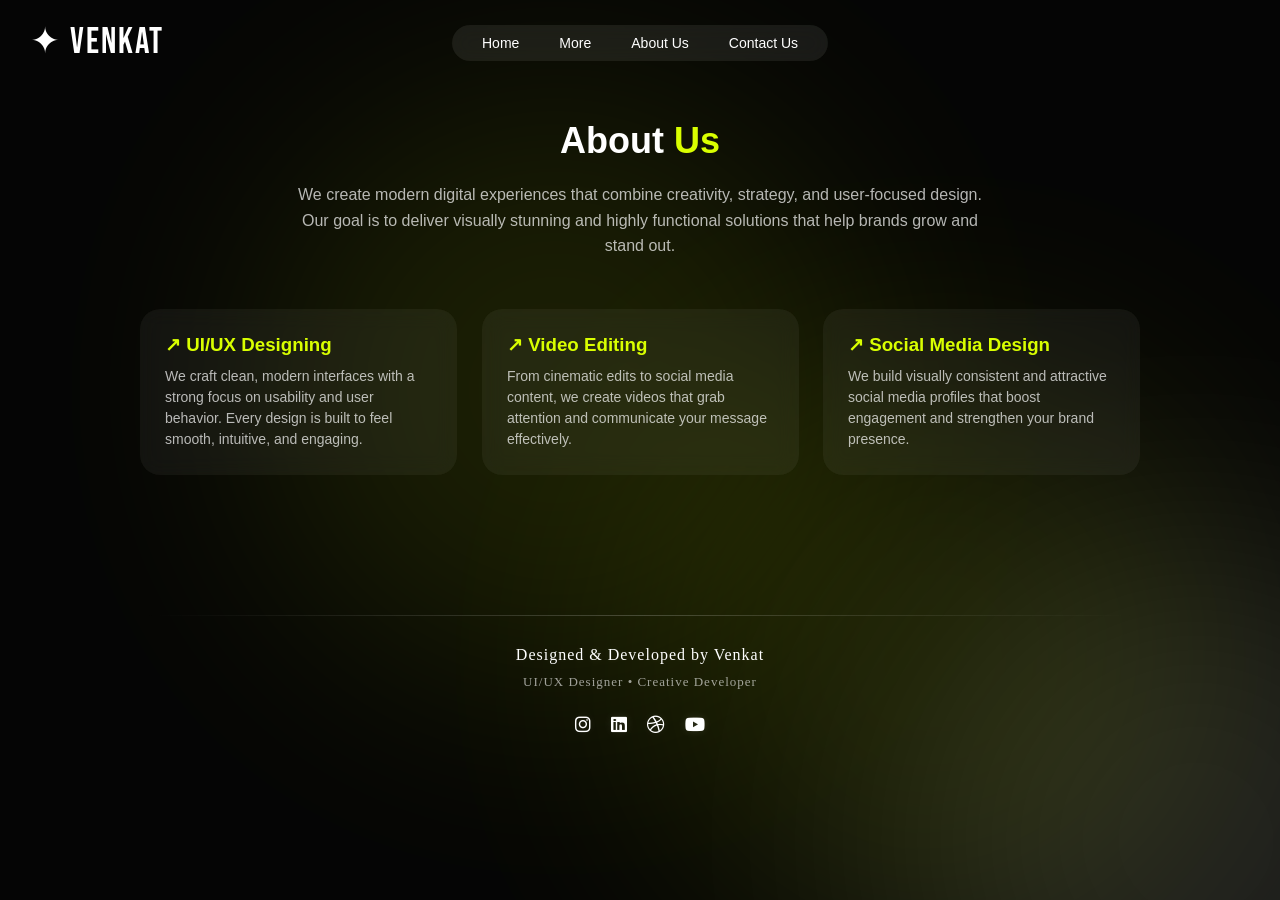
==== about.html @ 4ac7b5e3 "Add files via upload" ====
<!DOCTYPE html>
<html lang="en">

<head>
    <meta charset="UTF-8">
    <meta name="viewport" content="width=device-width, initial-scale=1.0">
    <title>Venkat - About</title>

    <link rel="stylesheet" href="assets/css/style.css">

    <!-- Font -->
    <link href="https://fonts.googleapis.com/css2?family=Bebas+Neue&display=swap" rel="stylesheet">
    <link rel="stylesheet" href="https://cdnjs.cloudflare.com/ajax/libs/font-awesome/6.5.0/css/all.min.css">
</head>


<div class="page-transition"></div>

<body>

    <!-- Background (same as main site) -->
    <div class="bg">
        <div class="glow glow1"></div>
        <div class="glow glow2"></div>
        <div class="glow glow3"></div>
    </div>

    <!-- Logo -->
    <div class="logo">✦ Venkat</div>

    <!-- Navbar -->
    <nav class="nav">
        <a href="index.html">Home</a>
        <a href="more.html">More</a>
        <a href="about.html">About Us</a>
        <a href="contact.html">Contact Us</a>
    </nav>

    <!-- About Section -->
    <section class="about-page">

        <h1>About <span>Us</span></h1>

        <p class="about-intro">
            We create modern digital experiences that combine creativity, strategy, and
            user-focused design. Our goal is to deliver visually stunning and highly
            functional solutions that help brands grow and stand out.
        </p>

        <div class="about-grid">

            <div class="about-card reveal">
                <h3>↗ UI/UX Designing</h3>
                <p>
                    We craft clean, modern interfaces with a strong focus on usability and
                    user behavior. Every design is built to feel smooth, intuitive, and engaging.
                </p>
            </div>

            <div class="about-card reveal">
                <h3>↗ Video Editing</h3>
                <p>
                    From cinematic edits to social media content, we create videos that grab
                    attention and communicate your message effectively.
                </p>
            </div>

            <div class="about-card reveal">
                <h3>↗ Social Media Design</h3>
                <p>
                    We build visually consistent and attractive social media profiles that
                    boost engagement and strengthen your brand presence.
                </p>
            </div>

        </div>

    </section>

    <!-- Footer -->

    <footer class="footer reveal">

        <div class="footer-line"></div>

        <div class="footer-content">

            <p class="credit-main">Designed & Developed by Venkat</p>
            <p class="credit-sub">UI/UX Designer • Creative Developer</p>

            <!-- Socials -->
            <div class="socials">
                <a href="#"><i class="fab fa-instagram"></i></a>
                <a href="#"><i class="fab fa-linkedin"></i></a>
                <a href="#"><i class="fab fa-dribbble"></i></a>
                <a href="#"><i class="fab fa-youtube"></i></a>
            </div>

        </div>

    </footer>


    <script src="assets/js/script.js" defer></script>

</body>

</html>
---- assets/css/style.css ----
@font-face {
    font-family: 'Milker';
    src: url('../css/Milker.ttf');
}

@font-face {
    font-family: 'Hugh';
    src: url('../css/HughIsLifePersonalUse.ttf');
}

* {
    margin: 0;
    padding: 0;
    box-sizing: border-box;
}

body {
    background: #050505;
    color: #fff;
    font-family: Arial, sans-serif;
    overflow-x: hidden;
}

/* Page tranisition------------------------------------------------------ */

/* Transition overlay */
.page-transition {
    position: fixed;
    top: 0;
    left: 0;
    width: 100%;
    height: 100%;

    background: #050505;
    z-index: 9999;

    opacity: 1;
    pointer-events: none;

    transition: opacity 0.6s ease;
}

/* Page loaded (fade in) */
.page-transition.loaded {
    opacity: 0;
}

/* When leaving page */
.page-transition.active {
    opacity: 1;
    pointer-events: all;
}

/* Background glow */
/* Base container */
.bg {
    position: fixed;
    width: 100%;
    height: 100%;
    z-index: -1;
    overflow: hidden;
    background: #050505;
}

/* Glow base */
.glow {
    position: absolute;
    width: 600px;
    height: 600px;
    border-radius: 50%;
    filter: blur(120px);
    opacity: 0.100;
}

/* Individual glows */
.glow1 {
    background: #d9ff00;
    top: 10%;
    left: 20%;
    animation: float1 3s ease-in-out infinite alternate;
}

.glow2 {
    background: #ffffff;
    top: 60%;
    left: 70%;
    animation: float2 5s ease-in-out infinite alternate;
}

.glow3 {
    background: #d9ff00;
    top: 40%;
    left: 50%;
    animation: float3 3s ease-in-out infinite alternate;
}

.glow4 {
    background: #ffffff;
    top: 70%;
    left: 60%;
    animation: float4 3s ease-in-out infinite alternate;
}

/* Animations */
@keyframes float1 {
    0% {
        transform: translate(0, 0);
    }

    100% {
        transform: translate(100px, 80px);
    }
}

@keyframes float2 {
    0% {
        transform: translate(0, 0);
    }

    100% {
        transform: translate(-120px, -60px);
    }
}

@keyframes float3 {
    0% {
        transform: translate(0, 0);
    }

    100% {
        transform: translate(80px, -100px);
    }
}

@keyframes float4 {
    0% {
        transform: translate(0, 0);
    }

    100% {
        transform: translate(80px, -10px);
    }
}

/* Logo */
.logo {
    position: absolute;
    top: 20px;
    left: 30px;

    font-family: 'Bebas Neue', sans-serif;
    font-size: 36px;
    letter-spacing: 2px;

    color: #fff;
}

/* Center Nav */
.nav {
    position: absolute;
    top: 25px;
    left: 50%;
    transform: translateX(-50%);
    display: flex;
    gap: 40px;
    padding: 10px 30px;
    border-radius: 999px;
    background: rgba(255, 255, 255, 0.08);
    backdrop-filter: blur(10px);
}

.nav a {
    position: relative;
    color: white;
    text-decoration: none;
    font-size: 14px;
    white-space: nowrap;
}

/* underline */
.nav a::after {
    content: "";
    position: absolute;
    left: 0;
    bottom: -4px;
    width: 0%;
    height: 2px;
    background: #d9ff00;
    transition: width 0.3s ease;
}

.nav a:hover::after {
    width: 100%;
}

/* Hero */
.hero {
    height: 100vh;
    display: flex;
    flex-direction: column;
    justify-content: center;
    align-items: center;

    text-align: center;
    padding: 20px;
}

/* Badge */
.badge {
    padding: 6px 15px;
    border-radius: 20px;
    background: rgba(255, 255, 255, 0.1);
    margin-bottom: 20px;
    font-size: 12px;
}

/* Heading */
.hero h1 {
    font-size: 48px;
    line-height: 1.2;
    max-width: 700px;
}

/* Highlight */
.hero span {
    background: #d9ff00;
    color: black;
    padding: 4px 10px;
    border-radius: 8px;
}


/* Subtext */
.subtext {
    margin-top: 10px;
    opacity: 0.7;
}

/* Stats */
.stats {
    display: flex;
    gap: 50px;
    margin-top: 40px;
}

.stats h2 {
    font-size: 24px;
}

.stats p {
    font-size: 12px;
    opacity: 0.6;
}

/* CTA */
.cta {
    position: relative;
    padding: 14px 36px;
    border-radius: 40px;
    border: none;
    cursor: pointer;

    background: #d9ff00;
    color: #000;
    font-weight: bold;
    font-size: 14px;

    overflow: hidden;
    transition: all 0.3s ease;
}

/* Glow on hover */
.cta:hover {
    box-shadow: 0 0 25px rgba(217, 255, 0, 0.6),
        0 0 60px rgba(217, 255, 0, 0.3);
    transform: translateY(-2px);
}

/* Shine effect */
.cta::before {
    content: "";
    position: absolute;
    top: 0;
    left: -100%;
    width: 60%;
    height: 100%;

    background: linear-gradient(120deg,
            transparent,
            rgba(255, 255, 255, 0.6),
            transparent);

    transition: 0.5s;
}

.cta:hover::before {
    left: 120%;
}

/* Footer */
.footer {
    text-align: center;
    padding: 20px;
}

.footer p {
    font-family: 'Hugh';
}

/* Mobile */
@media (max-width: 768px) {


    .hero h1 {
        font-size: 25px;
    }

    .stats {
        flex-direction: column;
        gap: 20px;
    }
}

/* ANNOUNCE MENT PART*/

/* Section */
.announcements {
    padding: 80px 20px;
    display: flex;
    flex-direction: column;
    align-items: center;
}

/* Title */
.section-title {
    font-size: 28px;
    margin-bottom: 30px;
}

.section-title span {
    color: #d9ff00;
}

/* Card */
.announcement-card {
    position: relative;
    width: 90%;
    max-width: 900px;
    border-radius: 20px;
    overflow: hidden;
    background: rgba(255, 255, 255, 0.05);
    backdrop-filter: blur(12px);

    box-shadow: 0 10px 40px rgba(0, 0, 0, 0.4);
}

/* Yellow side accent */
.left-accent {
    position: absolute;
    left: 0;
    top: 0;
    width: 5px;
    height: 100%;
    background: #d9ff00;
    border-top-left-radius: 20px;
    border-bottom-left-radius: 20px;
}

/* Content */
.card-content {
    display: flex;
    gap: 20px;
    padding: 25px 30px;
    align-items: flex-start;
}

/* Icon */
.icon {
    font-size: 28px;
    color: #d9ff00;
}

/* Text */
.text h3 {
    font-size: 18px;
    margin-bottom: 8px;
}

.text p {
    font-size: 14px;
    opacity: 0.7;
    line-height: 1.5;
}

/* Initial hidden state */
.reveal {
    opacity: 0;
    transform: translateY(40px) scale(0.98);
    filter: blur(8px);
    transition: all 0.8s cubic-bezier(0.22, 1, 0.36, 1);
}

/* When visible */
.reveal.active {
    opacity: 1;
    transform: translateY(0) scale(1);
    filter: blur(0);
}

/* Tag */
.tag {
    display: inline-block;
    margin-top: 12px;
    padding: 5px 12px;
    border-radius: 20px;
    background: rgba(255, 208, 0, 0.15);
    color: #d9ff00;
    font-size: 12px;
}

/* Mobile */
@media (max-width: 768px) {
    .card-content {
        flex-direction: column;
    }
}


/* TAP HERE BUTTON--------------------------------------------------------------- */

/* Tap Here Button  */

.tap-panel{
position:fixed;
right:0;
top:20%;
transform:translateY(-50%);
writing-mode:vertical-rl;
text-orientation:mixed;
background:#22222262;
color:#fff;
padding:18px 8px;
font-size:15px;
letter-spacing:1px;
border-radius:6px 0 0 6px;
cursor:pointer;
z-index:9999;
transition:background 0.3s, padding 0.3s;
}

/* hover effect without moving the element */
.tap-panel:hover{
background:#5d8030;
padding-right:12px;
}

/* ABOUT US--------------------------------------------------------------- */

/* About Section */
.about {
    padding: 100px 20px;
    text-align: center;
}

.about-title {
    font-size: 32px;
    margin-bottom: 20px;
}

.about-title span {
    color: #d9ff00;
}

/* Intro */
.about-intro {
    max-width: 700px;
    margin: 0 auto 50px;
    opacity: 0.7;
    line-height: 1.6;
}

/* Grid */
.about-grid {
    display: grid;
    grid-template-columns: repeat(3, 1fr);
    gap: 25px;
    max-width: 1000px;
    margin: auto;
}

/* Cards */
.about-card {
    padding: 25px;
    border-radius: 20px;

    background: rgba(255, 255, 255, 0.05);
    backdrop-filter: blur(10px);

    text-align: left;
    transition: 0.3s ease;
}

/* Hover effect */
.about-card:hover {
    transform: translateY(-8px);
    box-shadow: 0 10px 30px rgba(0, 0, 0, 0.4);
}

/* Text */
.about-card h3 {
    margin-bottom: 10px;
    color: #d9ff00;
}

.about-card p {
    font-size: 14px;
    opacity: 0.7;
    line-height: 1.5;
}

.about-page {
    padding: 120px 20px 80px;
    text-align: center;
}

.about-page h1 {
    font-size: 36px;
    margin-bottom: 20px;
}

.about-page span {
    color: #d9ff00;
}

/* Mobile */
@media (max-width: 768px) {
    .about-grid {
        grid-template-columns: 1fr;
    }
}

/******************* CONTACT US PAGE *******************/

/* Contact Section */
.contact {
    padding: 120px 20px 80px;
    text-align: center;
}

.contact h1 {
    font-size: 36px;
    margin-bottom: 10px;
}

.contact span {
    color: #d9ff00;
}

.contact-sub {
    opacity: 0.7;
    margin-bottom: 40px;
}

/* Layout */
.contact-container {
    display: grid;
    grid-template-columns: 1.5fr 1fr;
    gap: 30px;
    max-width: 1000px;
    margin: auto;
}

/* Form */
.contact-form {
    display: flex;
    flex-direction: column;
    gap: 15px;

    padding: 25px;
    border-radius: 20px;

    background: rgba(255, 255, 255, 0.05);
    backdrop-filter: blur(10px);
}

/* Inputs */
.contact-form input,
.contact-form textarea {
    padding: 12px;
    border-radius: 10px;
    border: none;
    outline: none;

    background: rgba(255, 255, 255, 0.08);
    color: #fff;
    font-size: 14px;
}

/* Focus effect */
.contact-form input:focus,
.contact-form textarea:focus {
    border: 1px solid #d9ff00;
}

/* Info */
.contact-info {
    padding: 25px;
    border-radius: 20px;

    background: rgba(255, 255, 255, 0.05);
    backdrop-filter: blur(10px);

    text-align: left;
}

.contact-info h3 {
    margin-bottom: 15px;
    color: #d9ff00;
}

.contact-info p {
    margin-bottom: 10px;
    opacity: 0.8;
}

/* Mobile */
@media (max-width: 768px) {
    .logo {
        font-size: 22px;
        top: 15px;
        left: 20px;
    }
}


/***************** Footer ******************/
/* Footer */
.footer {
    padding: 40px 20px;
    text-align: center;
}

/* Container */
.footer-content {
    display: flex;
    flex-direction: column;
    gap: 8px;
    align-items: center;
}

/* Main credit */
.credit-main {
    font-size: 16px;
    letter-spacing: 1px;
    color: #fff;
}

/* Sub text */
.credit-sub {
    font-size: 13px;
    opacity: 0.6;
    letter-spacing: 1px;
}

/* Subtle UI glow */
.footer-content {
    text-shadow: 0 0 10px rgba(255, 255, 255, 0.1);
}

/* Footer */
.footer {
    padding: 60px 20px 40px;
    text-align: center;
    position: relative;
}

/* Top divider line */
.footer-line {
    width: 80%;
    height: 1px;
    margin: 0 auto 30px;
    background: linear-gradient(to right, transparent, rgba(255, 255, 255, 0.2), transparent);
}

/* Content */
.footer-content {
    display: flex;
    flex-direction: column;
    gap: 10px;
    align-items: center;
}

/* Main text */
.credit-main {
    font-size: 16px;
    letter-spacing: 1px;
}

/* Sub text */
.credit-sub {
    font-size: 13px;
    opacity: 0.6;
}

/* Social icons */
.socials {
    margin-top: 15px;
    display: flex;
    gap: 20px;
}

.socials a {
    color: white;
    font-size: 18px;
    transition: 0.3s ease;
}

/* Hover glow */
.socials a:hover {
    color: #d9ff00;
    text-shadow: 0 0 10px rgba(217, 255, 0, 0.7);
    transform: translateY(-3px);
}
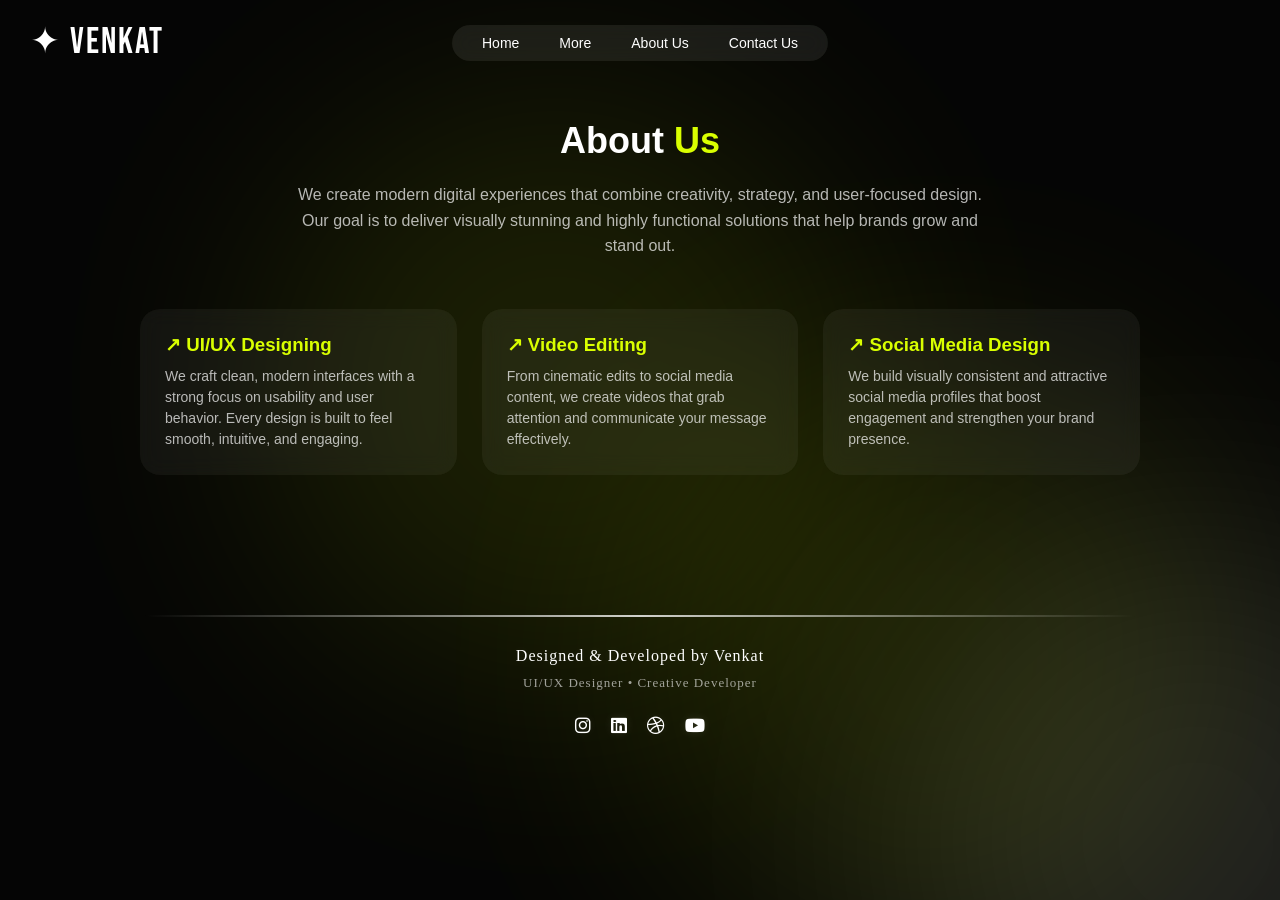
==== commit fa9cd4f5: "Add files via upload" ====
--- a/about.html
+++ b/about.html
@@ -13,10 +13,10 @@
     <link rel="stylesheet" href="https://cdnjs.cloudflare.com/ajax/libs/font-awesome/6.5.0/css/all.min.css">
 </head>
 
+<body>
 
-<div class="page-transition"></div>
-
-<body>
+    <!-- Transition -->
+    <div class="page-transition"></div>
 
     <!-- Background (same as main site) -->
     <div class="bg">
@@ -83,7 +83,7 @@
 
         <div class="footer-line"></div>
 
-        <div class="footer-content">
+        <div class="footer-content reveal">
 
             <p class="credit-main">Designed & Developed by Venkat</p>
             <p class="credit-sub">UI/UX Designer • Creative Developer</p>
@@ -100,7 +100,6 @@
 
     </footer>
 
-
     <script src="assets/js/script.js" defer></script>
 
 </body>
--- a/assets/css/style.css
+++ b/assets/css/style.css
@@ -225,10 +225,9 @@
 .hero span {
     background: #d9ff00;
     color: black;
-    padding: 4px 10px;
+    padding: 0.1px 10px;
     border-radius: 8px;
 }
-
 
 /* Subtext */
 .subtext {
@@ -318,6 +317,10 @@
     .stats {
         flex-direction: column;
         gap: 20px;
+    }
+
+    .nav {
+        top: 60px;
     }
 }
 
@@ -395,16 +398,18 @@
 /* Initial hidden state */
 .reveal {
     opacity: 0;
-    transform: translateY(40px) scale(0.98);
-    filter: blur(8px);
-    transition: all 0.8s cubic-bezier(0.22, 1, 0.36, 1);
-}
-
-/* When visible */
+    transform: translateY(40px);
+    transition: all 0.8s ease;
+}
+
 .reveal.active {
     opacity: 1;
-    transform: translateY(0) scale(1);
-    filter: blur(0);
+    transform: translateY(0);
+}
+
+/* ❗ prevent blur affecting inner elements */
+.reveal .footer-line {
+    filter: none;
 }
 
 /* Tag */
@@ -613,6 +618,11 @@
     text-align: left;
 }
 
+.contact-info colorspan {
+    color: #86ceeb;
+    font-weight: bold;
+}
+
 .contact-info h3 {
     margin-bottom: 15px;
     color: #d9ff00;
@@ -636,6 +646,8 @@
 /***************** Footer ******************/
 /* Footer */
 .footer {
+    position: relative;
+    z-index: 10;
     padding: 40px 20px;
     text-align: center;
 }
@@ -677,9 +689,17 @@
 /* Top divider line */
 .footer-line {
     width: 80%;
-    height: 1px;
+    height: 2px;
     margin: 0 auto 30px;
-    background: linear-gradient(to right, transparent, rgba(255, 255, 255, 0.2), transparent);
+
+    background: linear-gradient(
+        to right,
+        transparent,
+        #ffffff,
+        transparent
+    );
+
+    opacity: 0.8;
 }
 
 /* Content */
